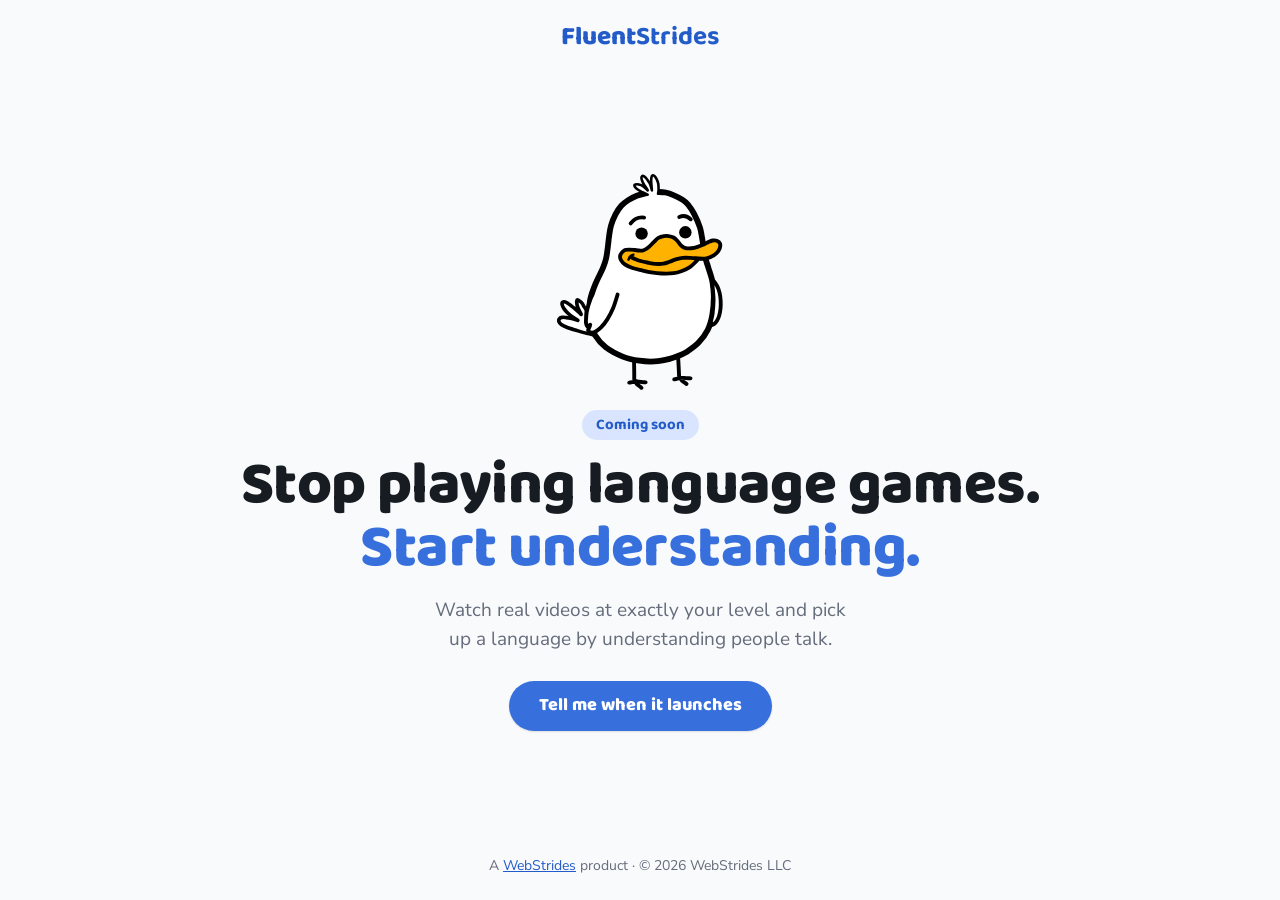
==== index.html @ 64205675 "feat: one-screen coming-soon page for fluentstrides.com Flo, the app's headline and a mailto "tell m" ====
<!doctype html>
<html lang="en">
<head>
  <meta charset="utf-8">
  <meta name="viewport" content="width=device-width, initial-scale=1">
  <title>FluentStrides: learn a language by watching real videos</title>
  <meta name="description" content="Stop playing language games. Watch real videos at exactly your level and pick up a language by understanding people talk. Coming soon.">
  <meta name="theme-color" content="#F8FAFC" media="(prefers-color-scheme: light)">
  <meta name="theme-color" content="#0F1117" media="(prefers-color-scheme: dark)">
  <link rel="canonical" href="https://fluentstrides.com/">
  <!-- Link previews (iMessage, Slack, LinkedIn, email) -->
  <meta property="og:type" content="website">
  <meta property="og:url" content="https://fluentstrides.com/">
  <meta property="og:site_name" content="FluentStrides">
  <meta property="og:title" content="FluentStrides: coming soon">
  <meta property="og:description" content="Stop playing language games. Start understanding.">
  <meta property="og:image" content="https://fluentstrides.com/assets/og.png">
  <meta property="og:image:width" content="1200">
  <meta property="og:image:height" content="630">
  <meta property="og:image:alt" content="Flo the duck beside the FluentStrides wordmark.">
  <meta name="twitter:card" content="summary_large_image">
  <link rel="icon" href="favicon.svg" type="image/svg+xml">
  <link rel="icon" href="favicon-32.png" type="image/png" sizes="32x32">
  <link rel="apple-touch-icon" href="apple-touch-icon.png">
  <!-- Fonts are served from this site, so visits make no third-party requests. -->
  <link rel="preload" href="fonts/baloo2-latin.woff2" as="font" type="font/woff2" crossorigin>
  <link rel="preload" href="fonts/nunito-sans-latin.woff2" as="font" type="font/woff2" crossorigin>
  <style>
    /* Baloo 2 and Nunito Sans (SIL OFL 1.1, fonts/OFL-*.txt), Latin subset, copied from the app. */
    @font-face {
      font-family: 'Baloo 2';
      font-style: normal;
      font-weight: 700 800;
      font-display: swap;
      src: url(fonts/baloo2-latin.woff2) format('woff2');
    }
    @font-face {
      font-family: 'Nunito Sans';
      font-style: normal;
      font-weight: 400 700;
      font-display: swap;
      src: url(fonts/nunito-sans-latin.woff2) format('woff2');
    }

    /* Values copied from the app's built theme (packages/tokens/dist/theme.css). */
    :root {
      --bg: #F8FAFC;
      --text: #171B22;
      --muted: #656C7B;
      --primary: #376FDD;
      --primary-hover: #2F5EBA;
      --on-primary: #FFFFFF;
      --ink: #235BC9;
      --soft: #D9E5FF;
      --border: #E2E6EE;
      --heading: 'Baloo 2', system-ui, sans-serif;
      color-scheme: light dark;
    }
    @media (prefers-color-scheme: dark) {
      :root {
        --bg: #0F1117;
        --text: #F8FAFC;
        --muted: #A4ABBA;
        --primary: #628CDF;
        --primary-hover: #8DACEB;
        --on-primary: #0F1117;
        --ink: #82ABFF;
        --soft: rgba(81, 137, 250, 0.2);
        --border: #2A2F3A;
      }
    }

    * { box-sizing: border-box; }
    html, body { margin: 0; }
    body {
      min-height: 100svh;
      display: flex;
      flex-direction: column;
      background: var(--bg);
      color: var(--text);
      font-family: 'Nunito Sans', system-ui, -apple-system, 'Segoe UI', sans-serif;
      font-size: 17px;
      line-height: 1.5;
      -webkit-font-smoothing: antialiased;
    }
    a { color: var(--ink); }
    a:focus-visible { outline: 2px solid var(--primary); outline-offset: 3px; border-radius: 4px; }

    .wordmark {
      font-family: var(--heading);
      font-size: 26px;
      font-weight: 700;
      line-height: 1;
      color: var(--ink);
      text-decoration: none;
    }
    .wordmark b { font-weight: 800; }

    header { padding: 24px; display: flex; justify-content: center; }

    main {
      flex: 1;
      display: flex;
      flex-direction: column;
      align-items: center;
      justify-content: center;
      padding: 0 24px;
      text-align: center;
    }
    .flo { width: auto; height: clamp(120px, 24svh, 220px); margin-bottom: 20px; }
    .soon {
      margin: 0 0 14px;
      padding: 4px 14px;
      border-radius: 999px;
      background: var(--soft);
      color: var(--ink);
      font-family: var(--heading);
      font-size: 15px;
      font-weight: 700;
    }
    h1 {
      margin: 0;
      font-family: var(--heading);
      font-size: clamp(34px, 5.4vw, 60px);
      font-weight: 800;
      line-height: 1.05;
      letter-spacing: -0.01em;
      text-wrap: balance;
    }
    h1 span { display: block; color: var(--primary); }
    .lead {
      max-width: 34em;
      margin: 16px 0 28px;
      color: var(--muted);
      font-size: clamp(16px, 1.6vw, 19px);
      text-wrap: balance;
    }
    .button {
      display: inline-block;
      padding: 14px 30px;
      border-radius: 999px;
      background: var(--primary);
      color: var(--on-primary);
      font-family: var(--heading);
      font-size: 18px;
      font-weight: 800;
      line-height: 1.2;
      text-decoration: none;
      box-shadow: 0 1px 2px rgba(15, 17, 23, 0.12);
      transition: background-color 150ms, transform 100ms;
    }
    .button:hover { background: var(--primary-hover); }
    .button:active { transform: translateY(2px); }

    footer {
      padding: 24px;
      color: var(--muted);
      font-size: 14px;
      text-align: center;
    }

    /* Flo hops in, then the words follow. */
    @media (prefers-reduced-motion: no-preference) {
      .flo { animation: hop 700ms cubic-bezier(0.2, 0.9, 0.3, 1.25) both; }
      .soon, h1, .lead, .button { animation: rise 600ms cubic-bezier(0.2, 0, 0, 1) both; }
      .soon { animation-delay: 150ms; }
      h1 { animation-delay: 220ms; }
      .lead { animation-delay: 290ms; }
      .button { animation-delay: 360ms; }
      @keyframes hop { from { opacity: 0; transform: translateY(24px) scale(0.92); } }
      @keyframes rise { from { opacity: 0; transform: translateY(12px); } }
    }

    /* Short screens (small phones, landscape): shrink Flo so it all still fits one screen. */
    @media (max-height: 700px) {
      .flo { height: clamp(80px, 18svh, 140px); margin-bottom: 12px; }
      header { padding: 16px 24px; }
      footer { padding: 16px 24px; }
      .lead { margin: 12px 0 20px; }
    }
    @media (max-height: 480px) {
      .flo, .soon { display: none; }
      h1 { font-size: 30px; }
    }
  </style>
</head>
<body>
  <header>
    <a class="wordmark" href="/" aria-label="FluentStrides home"><b>Fluent</b>Strides</a>
  </header>

  <main>
    <img class="flo" src="flo.svg" alt="Flo, the FluentStrides duck" width="476" height="621">
    <p class="soon">Coming soon</p>
    <h1>Stop playing language games. <span>Start understanding.</span></h1>
    <p class="lead">Watch real videos at exactly your level and pick up a language by understanding people talk.</p>
    <a class="button" href="mailto:hello@webstrides.com?subject=FluentStrides%20launch">Tell me when it launches</a>
  </main>

  <footer>A <a href="https://webstrides.com">WebStrides</a> product &middot; &copy; 2026 WebStrides LLC</footer>
</body>
</html>
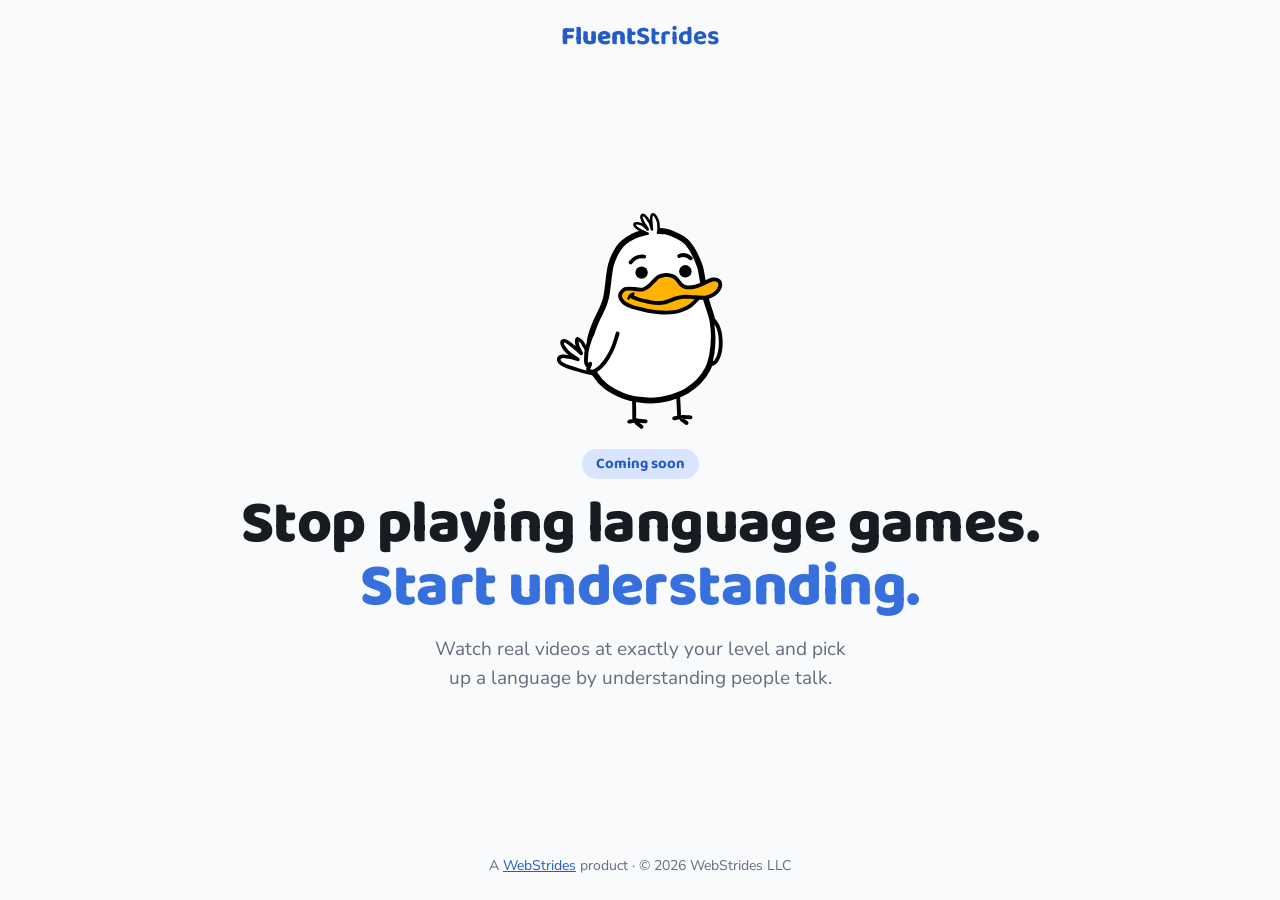
==== commit 1b1229c3: "feat: drop the launch email button; landing page only Co-Authored-By: Claude Opus 5.5 <noreply@anthr" ====
--- a/index.html
+++ b/index.html
@@ -48,8 +48,6 @@
       --text: #171B22;
       --muted: #656C7B;
       --primary: #376FDD;
-      --primary-hover: #2F5EBA;
-      --on-primary: #FFFFFF;
       --ink: #235BC9;
       --soft: #D9E5FF;
       --border: #E2E6EE;
@@ -62,8 +60,6 @@
         --text: #F8FAFC;
         --muted: #A4ABBA;
         --primary: #628CDF;
-        --primary-hover: #8DACEB;
-        --on-primary: #0F1117;
         --ink: #82ABFF;
         --soft: rgba(81, 137, 250, 0.2);
         --border: #2A2F3A;
@@ -130,27 +126,11 @@
     h1 span { display: block; color: var(--primary); }
     .lead {
       max-width: 34em;
-      margin: 16px 0 28px;
+      margin: 16px 0 0;
       color: var(--muted);
       font-size: clamp(16px, 1.6vw, 19px);
       text-wrap: balance;
     }
-    .button {
-      display: inline-block;
-      padding: 14px 30px;
-      border-radius: 999px;
-      background: var(--primary);
-      color: var(--on-primary);
-      font-family: var(--heading);
-      font-size: 18px;
-      font-weight: 800;
-      line-height: 1.2;
-      text-decoration: none;
-      box-shadow: 0 1px 2px rgba(15, 17, 23, 0.12);
-      transition: background-color 150ms, transform 100ms;
-    }
-    .button:hover { background: var(--primary-hover); }
-    .button:active { transform: translateY(2px); }
 
     footer {
       padding: 24px;
@@ -162,11 +142,10 @@
     /* Flo hops in, then the words follow. */
     @media (prefers-reduced-motion: no-preference) {
       .flo { animation: hop 700ms cubic-bezier(0.2, 0.9, 0.3, 1.25) both; }
-      .soon, h1, .lead, .button { animation: rise 600ms cubic-bezier(0.2, 0, 0, 1) both; }
+      .soon, h1, .lead { animation: rise 600ms cubic-bezier(0.2, 0, 0, 1) both; }
       .soon { animation-delay: 150ms; }
       h1 { animation-delay: 220ms; }
       .lead { animation-delay: 290ms; }
-      .button { animation-delay: 360ms; }
       @keyframes hop { from { opacity: 0; transform: translateY(24px) scale(0.92); } }
       @keyframes rise { from { opacity: 0; transform: translateY(12px); } }
     }
@@ -176,7 +155,7 @@
       .flo { height: clamp(80px, 18svh, 140px); margin-bottom: 12px; }
       header { padding: 16px 24px; }
       footer { padding: 16px 24px; }
-      .lead { margin: 12px 0 20px; }
+      .lead { margin-top: 12px; }
     }
     @media (max-height: 480px) {
       .flo, .soon { display: none; }
@@ -194,7 +173,6 @@
     <p class="soon">Coming soon</p>
     <h1>Stop playing language games. <span>Start understanding.</span></h1>
     <p class="lead">Watch real videos at exactly your level and pick up a language by understanding people talk.</p>
-    <a class="button" href="mailto:hello@webstrides.com?subject=FluentStrides%20launch">Tell me when it launches</a>
   </main>
 
   <footer>A <a href="https://webstrides.com">WebStrides</a> product &middot; &copy; 2026 WebStrides LLC</footer>
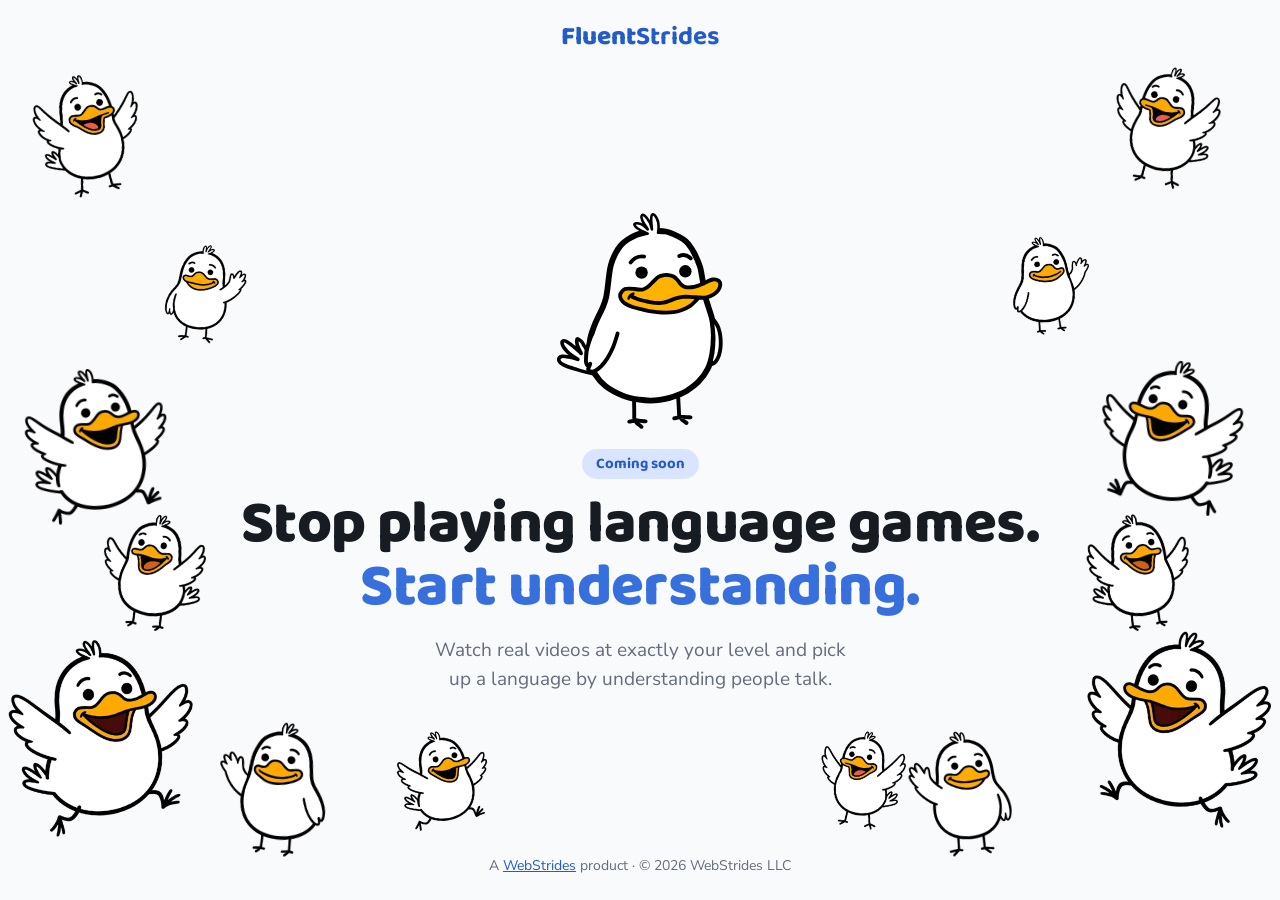
==== commit 9eb0f63d: "feat: cheering crowd of Flos and Motion intro Fourteen cheering, jumping and waving Flos (Grok Imagi" ====
--- a/index.html
+++ b/index.html
@@ -25,6 +25,15 @@
   <!-- Fonts are served from this site, so visits make no third-party requests. -->
   <link rel="preload" href="fonts/baloo2-latin.woff2" as="font" type="font/woff2" crossorigin>
   <link rel="preload" href="fonts/nunito-sans-latin.woff2" as="font" type="font/woff2" crossorigin>
+  <script src="vendor/motion.js" defer></script>
+  <script>
+    // Hide what Motion brings in only when JS runs and motion is welcome, so the
+    // page is complete without either. If Motion never runs, show everything.
+    if (!matchMedia('(prefers-reduced-motion: reduce)').matches) {
+      document.documentElement.classList.add('intro');
+      setTimeout(() => { if (!window.__introPlayed) document.documentElement.classList.remove('intro'); }, 3000);
+    }
+  </script>
   <style>
     /* Baloo 2 and Nunito Sans (SIL OFL 1.1, fonts/OFL-*.txt), Latin subset, copied from the app. */
     @font-face {
@@ -123,7 +132,9 @@
       letter-spacing: -0.01em;
       text-wrap: balance;
     }
-    h1 span { display: block; color: var(--primary); }
+    h1 .line { display: block; }
+    h1 .line + .line { color: var(--primary); }
+    h1 .w { display: inline-block; }
     .lead {
       max-width: 34em;
       margin: 16px 0 0;
@@ -132,6 +143,27 @@
       text-wrap: balance;
     }
 
+    /* The cheering crowd: one layer behind the page, each duck placed by its own
+       --x/--y/--h (desktop) and --mx/--my/--mh (phones), tilted by --r, mirrored by .flip. */
+    header, main, footer { position: relative; z-index: 1; }
+    .crowd { position: fixed; inset: 0; z-index: 0; pointer-events: none; overflow: hidden; }
+    .duck {
+      position: absolute;
+      left: var(--x);
+      top: var(--y);
+      height: var(--h);
+      width: auto;
+      rotate: var(--r, 0deg);
+      translate: calc(var(--px, 0) * var(--z, 1) * 1px) calc(var(--py, 0) * var(--z, 1) * 1px);
+    }
+    .duck.flip { scale: -1 1; }
+    /* Short laptop screens: the two front-centre ducks duck down out of the text's way. */
+    @media (min-width: 701px) and (max-height: 800px) { .duck.low { top: 85%; height: 9vh; } }
+    @media (max-width: 700px) {
+      .duck { left: var(--mx); top: var(--my); height: var(--mh); }
+      .duck:not([style*="--mx"]) { display: none; }
+    }
+
     footer {
       padding: 24px;
       color: var(--muted);
@@ -139,16 +171,9 @@
       text-align: center;
     }
 
-    /* Flo hops in, then the words follow. */
-    @media (prefers-reduced-motion: no-preference) {
-      .flo { animation: hop 700ms cubic-bezier(0.2, 0.9, 0.3, 1.25) both; }
-      .soon, h1, .lead { animation: rise 600ms cubic-bezier(0.2, 0, 0, 1) both; }
-      .soon { animation-delay: 150ms; }
-      h1 { animation-delay: 220ms; }
-      .lead { animation-delay: 290ms; }
-      @keyframes hop { from { opacity: 0; transform: translateY(24px) scale(0.92); } }
-      @keyframes rise { from { opacity: 0; transform: translateY(12px); } }
-    }
+    /* Starting state for the intro (the head script sets .intro; Motion takes over from here). */
+    .intro .flo, .intro .soon, .intro h1 .w, .intro .lead, .intro .duck, .intro header, .intro footer { opacity: 0; }
+    .flo.tappable { cursor: pointer; -webkit-tap-highlight-color: transparent; }
 
     /* Short screens (small phones, landscape): shrink Flo so it all still fits one screen. */
     @media (max-height: 700px) {
@@ -158,12 +183,31 @@
       .lead { margin-top: 12px; }
     }
     @media (max-height: 480px) {
-      .flo, .soon { display: none; }
+      .flo, .soon, .crowd { display: none; }
       h1 { font-size: 30px; }
     }
   </style>
 </head>
 <body>
+  <div class="crowd" aria-hidden="true">
+    <img class="duck" src="crowd/flo-1.webp" alt="" style="--x:3%;--y:9%;--h:13vh;--r:-8deg;--b:1.3s;--mx:4%;--my:8%;--mh:8svh">
+    <img class="duck flip" src="crowd/flo-5.webp" alt="" style="--x:13%;--y:27%;--h:11vh;--r:5deg;--b:1.6s">
+    <img class="duck" src="crowd/flo-3.webp" alt="" style="--x:2%;--y:41%;--h:17vh;--r:-4deg;--b:1.2s">
+    <img class="duck flip" src="crowd/flo-2.webp" alt="" style="--x:8%;--y:57%;--h:13vh;--r:6deg;--b:1.5s">
+    <img class="duck" src="crowd/flo-4.webp" alt="" style="--x:1%;--y:72%;--h:21vh;--r:-3deg;--b:1.35s;--mx:-6%;--my:79%;--mh:12svh">
+    <img class="duck flip" src="crowd/flo-6.webp" alt="" style="--x:17%;--y:80%;--h:15vh;--r:4deg;--b:1.7s;--mx:17%;--my:81%;--mh:10svh">
+
+    <img class="duck flip" src="crowd/flo-1.webp" alt="" style="--x:87%;--y:8%;--h:13vh;--r:8deg;--b:1.45s;--mx:76%;--my:8%;--mh:8svh">
+    <img class="duck" src="crowd/flo-6.webp" alt="" style="--x:79%;--y:26%;--h:11vh;--r:-5deg;--b:1.25s">
+    <img class="duck flip" src="crowd/flo-3.webp" alt="" style="--x:86%;--y:40%;--h:17vh;--r:4deg;--b:1.55s">
+    <img class="duck" src="crowd/flo-2.webp" alt="" style="--x:85%;--y:57%;--h:13vh;--r:-6deg;--b:1.3s">
+    <img class="duck flip" src="crowd/flo-4.webp" alt="" style="--x:85%;--y:71%;--h:21vh;--r:3deg;--b:1.6s;--mx:76%;--my:79%;--mh:12svh">
+    <img class="duck" src="crowd/flo-5.webp" alt="" style="--x:71%;--y:81%;--h:14vh;--r:-4deg;--b:1.4s;--mx:58%;--my:81%;--mh:10svh">
+
+    <img class="duck low" src="crowd/flo-3.webp" alt="" style="--x:31%;--y:81%;--h:11vh;--r:-5deg;--b:1.5s;--mx:38%;--my:82%;--mh:9svh">
+    <img class="duck flip low" src="crowd/flo-1.webp" alt="" style="--x:64%;--y:81%;--h:11vh;--r:5deg;--b:1.25s">
+  </div>
+
   <header>
     <a class="wordmark" href="/" aria-label="FluentStrides home"><b>Fluent</b>Strides</a>
   </header>
@@ -171,10 +215,72 @@
   <main>
     <img class="flo" src="flo.svg" alt="Flo, the FluentStrides duck" width="476" height="621">
     <p class="soon">Coming soon</p>
-    <h1>Stop playing language games. <span>Start understanding.</span></h1>
+    <h1><span class="line"><span class="w">Stop</span> <span class="w">playing</span> <span class="w">language</span> <span class="w">games.</span></span> <span class="line"><span class="w">Start</span> <span class="w">understanding.</span></span></h1>
     <p class="lead">Watch real videos at exactly your level and pick up a language by understanding people talk.</p>
   </main>
 
   <footer>A <a href="https://webstrides.com">WebStrides</a> product &middot; &copy; 2026 WebStrides LLC</footer>
+
+  <script type="module">
+    // vendor/motion.js is Motion 12.43.0's standalone build (MIT, vendor/MOTION-LICENSE.md);
+    // it's deferred, so it has run before this module does.
+    const { animate, stagger } = window.Motion ?? {};
+    const root = document.documentElement;
+
+    if (animate && root.classList.contains('intro')) {
+      window.__introPlayed = true;
+      const flo = document.querySelector('.flo');
+      const words = document.querySelectorAll('h1 .w');
+      const ducks = [...document.querySelectorAll('.duck')].filter((d) => d.offsetWidth);
+      const spring = { type: 'spring', stiffness: 260, damping: 18 };
+
+      // Flo lands first, with a little squash; then the words rise in reading order.
+      animate('header', { opacity: [0, 1] }, { duration: 0.6 });
+      animate(flo, { opacity: [0, 1], y: [40, 0], scale: [0.85, 1] }, { ...spring, delay: 0.1 });
+      animate('.soon', { opacity: [0, 1], y: [10, 0], scale: [0.9, 1] }, { ...spring, delay: 0.35 });
+      animate(words, { opacity: [0, 1], y: ['0.5em', 0], filter: ['blur(6px)', 'blur(0px)'] },
+        { duration: 0.55, delay: stagger(0.06, { startDelay: 0.42 }), ease: [0.2, 0, 0, 1] });
+      animate('.lead', { opacity: [0, 1], y: [12, 0] }, { duration: 0.6, delay: 0.85, ease: [0.2, 0, 0, 1] });
+      animate('footer', { opacity: [0, 1] }, { duration: 0.6, delay: 1.1 });
+
+      // The crowd pops up from the centre outwards, then each duck bobs on its own beat.
+      const cx = innerWidth / 2, cy = innerHeight / 2;
+      const far = Math.hypot(cx, cy);
+      for (const duck of ducks) {
+        const r = duck.getBoundingClientRect();
+        const dist = Math.hypot(r.left + r.width / 2 - cx, r.top + r.height / 2 - cy) / far;
+        // Bigger ducks are nearer, so they move further with the pointer.
+        duck.style.setProperty('--z', (r.height / (innerHeight * 0.14)).toFixed(2));
+        const bob = parseFloat(getComputedStyle(duck).getPropertyValue('--b')) || 1.4;
+        animate(duck, { opacity: [0, 1], y: ['40%', '0%'], scale: [0.6, 1] },
+          { type: 'spring', stiffness: 300, damping: 16, delay: 0.55 + dist * 0.5 })
+          .then(() => animate(duck, { y: ['0%', '-7%'] },
+            { duration: bob, ease: 'easeInOut', repeat: Infinity, repeatType: 'reverse' }));
+      }
+
+      // The crowd leans gently toward the pointer (mouse and trackpad only).
+      if (matchMedia('(pointer: fine)').matches) {
+        const crowd = document.querySelector('.crowd');
+        addEventListener('pointermove', (e) => {
+          animate(crowd, {
+            '--px': ((e.clientX / innerWidth) - 0.5) * -16,
+            '--py': ((e.clientY / innerHeight) - 0.5) * -10,
+          }, { type: 'spring', stiffness: 60, damping: 18 });
+        }, { passive: true });
+      }
+
+      // Tap Flo: he hops, and the crowd cheers back in a ripple out from him.
+      flo.classList.add('tappable');
+      flo.addEventListener('click', () => {
+        animate(flo, { y: [0, -28, 0], rotate: [0, -6, 6, 0], scale: [1, 1.04, 1] }, { duration: 0.6, ease: 'easeOut' });
+        const f = flo.getBoundingClientRect();
+        for (const duck of ducks) {
+          const r = duck.getBoundingClientRect();
+          const dist = Math.hypot(r.left - f.left, r.top - f.top) / far;
+          animate(duck, { scale: [1, 1.18, 1] }, { duration: 0.45, delay: 0.15 + dist * 0.35, ease: 'easeOut' });
+        }
+      });
+    }
+  </script>
 </body>
 </html>
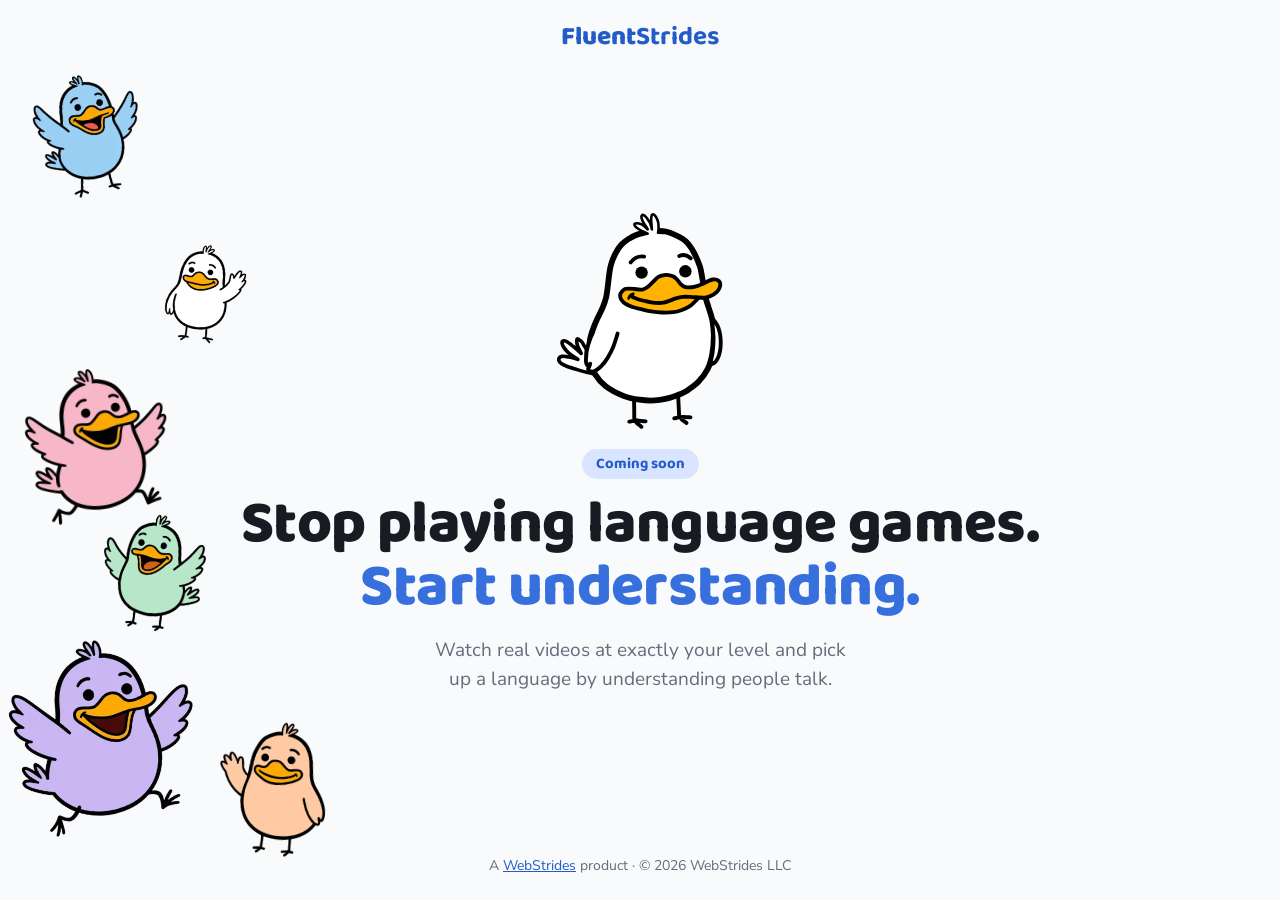
==== commit c087b566: "feat: Premium-colour crowd and the app's 404 The crowd's bodies now come in the app's duck colours (" ====
--- a/index.html
+++ b/index.html
@@ -190,22 +190,22 @@
 </head>
 <body>
   <div class="crowd" aria-hidden="true">
-    <img class="duck" src="crowd/flo-1.webp" alt="" style="--x:3%;--y:9%;--h:13vh;--r:-8deg;--b:1.3s;--mx:4%;--my:8%;--mh:8svh">
-    <img class="duck flip" src="crowd/flo-5.webp" alt="" style="--x:13%;--y:27%;--h:11vh;--r:5deg;--b:1.6s">
-    <img class="duck" src="crowd/flo-3.webp" alt="" style="--x:2%;--y:41%;--h:17vh;--r:-4deg;--b:1.2s">
-    <img class="duck flip" src="crowd/flo-2.webp" alt="" style="--x:8%;--y:57%;--h:13vh;--r:6deg;--b:1.5s">
-    <img class="duck" src="crowd/flo-4.webp" alt="" style="--x:1%;--y:72%;--h:21vh;--r:-3deg;--b:1.35s;--mx:-6%;--my:79%;--mh:12svh">
-    <img class="duck flip" src="crowd/flo-6.webp" alt="" style="--x:17%;--y:80%;--h:15vh;--r:4deg;--b:1.7s;--mx:17%;--my:81%;--mh:10svh">
-
-    <img class="duck flip" src="crowd/flo-1.webp" alt="" style="--x:87%;--y:8%;--h:13vh;--r:8deg;--b:1.45s;--mx:76%;--my:8%;--mh:8svh">
-    <img class="duck" src="crowd/flo-6.webp" alt="" style="--x:79%;--y:26%;--h:11vh;--r:-5deg;--b:1.25s">
-    <img class="duck flip" src="crowd/flo-3.webp" alt="" style="--x:86%;--y:40%;--h:17vh;--r:4deg;--b:1.55s">
-    <img class="duck" src="crowd/flo-2.webp" alt="" style="--x:85%;--y:57%;--h:13vh;--r:-6deg;--b:1.3s">
-    <img class="duck flip" src="crowd/flo-4.webp" alt="" style="--x:85%;--y:71%;--h:21vh;--r:3deg;--b:1.6s;--mx:76%;--my:79%;--mh:12svh">
-    <img class="duck" src="crowd/flo-5.webp" alt="" style="--x:71%;--y:81%;--h:14vh;--r:-4deg;--b:1.4s;--mx:58%;--my:81%;--mh:10svh">
-
-    <img class="duck low" src="crowd/flo-3.webp" alt="" style="--x:31%;--y:81%;--h:11vh;--r:-5deg;--b:1.5s;--mx:38%;--my:82%;--mh:9svh">
-    <img class="duck flip low" src="crowd/flo-1.webp" alt="" style="--x:64%;--y:81%;--h:11vh;--r:5deg;--b:1.25s">
+    <img class="duck" src="crowd/flo-1-sky.webp" alt="" style="--x:3%;--y:9%;--h:13vh;--r:-8deg;--b:1.3s;--mx:4%;--my:8%;--mh:8svh">
+    <img class="duck flip" src="crowd/flo-5-white.webp" alt="" style="--x:13%;--y:27%;--h:11vh;--r:5deg;--b:1.6s">
+    <img class="duck" src="crowd/flo-3-pink.webp" alt="" style="--x:2%;--y:41%;--h:17vh;--r:-4deg;--b:1.2s">
+    <img class="duck flip" src="crowd/flo-2-mint.webp" alt="" style="--x:8%;--y:57%;--h:13vh;--r:6deg;--b:1.5s">
+    <img class="duck" src="crowd/flo-4-lilac.webp" alt="" style="--x:1%;--y:72%;--h:21vh;--r:-3deg;--b:1.35s;--mx:-6%;--my:79%;--mh:12svh">
+    <img class="duck flip" src="crowd/flo-6-peach.webp" alt="" style="--x:17%;--y:80%;--h:15vh;--r:4deg;--b:1.7s;--mx:17%;--my:81%;--mh:10svh">
+
+    <img class="duck flip" src="crowd/flo-1-mint.webp" alt="" style="--x:87%;--y:8%;--h:13vh;--r:8deg;--b:1.45s;--mx:76%;--my:8%;--mh:8svh">
+    <img class="duck" src="crowd/flo-6-dove.webp" alt="" style="--x:79%;--y:26%;--h:11vh;--r:-5deg;--b:1.25s">
+    <img class="duck flip" src="crowd/flo-3-sky.webp" alt="" style="--x:86%;--y:40%;--h:17vh;--r:4deg;--b:1.55s">
+    <img class="duck" src="crowd/flo-2-white.webp" alt="" style="--x:85%;--y:57%;--h:13vh;--r:-6deg;--b:1.3s">
+    <img class="duck flip" src="crowd/flo-4-pink.webp" alt="" style="--x:85%;--y:71%;--h:21vh;--r:3deg;--b:1.6s;--mx:76%;--my:79%;--mh:12svh">
+    <img class="duck" src="crowd/flo-5-sage.webp" alt="" style="--x:71%;--y:81%;--h:14vh;--r:-4deg;--b:1.4s;--mx:58%;--my:81%;--mh:10svh">
+
+    <img class="duck low" src="crowd/flo-3-cream.webp" alt="" style="--x:31%;--y:81%;--h:11vh;--r:-5deg;--b:1.5s;--mx:38%;--my:82%;--mh:9svh">
+    <img class="duck flip low" src="crowd/flo-1-lilac.webp" alt="" style="--x:64%;--y:81%;--h:11vh;--r:5deg;--b:1.25s">
   </div>
 
   <header>
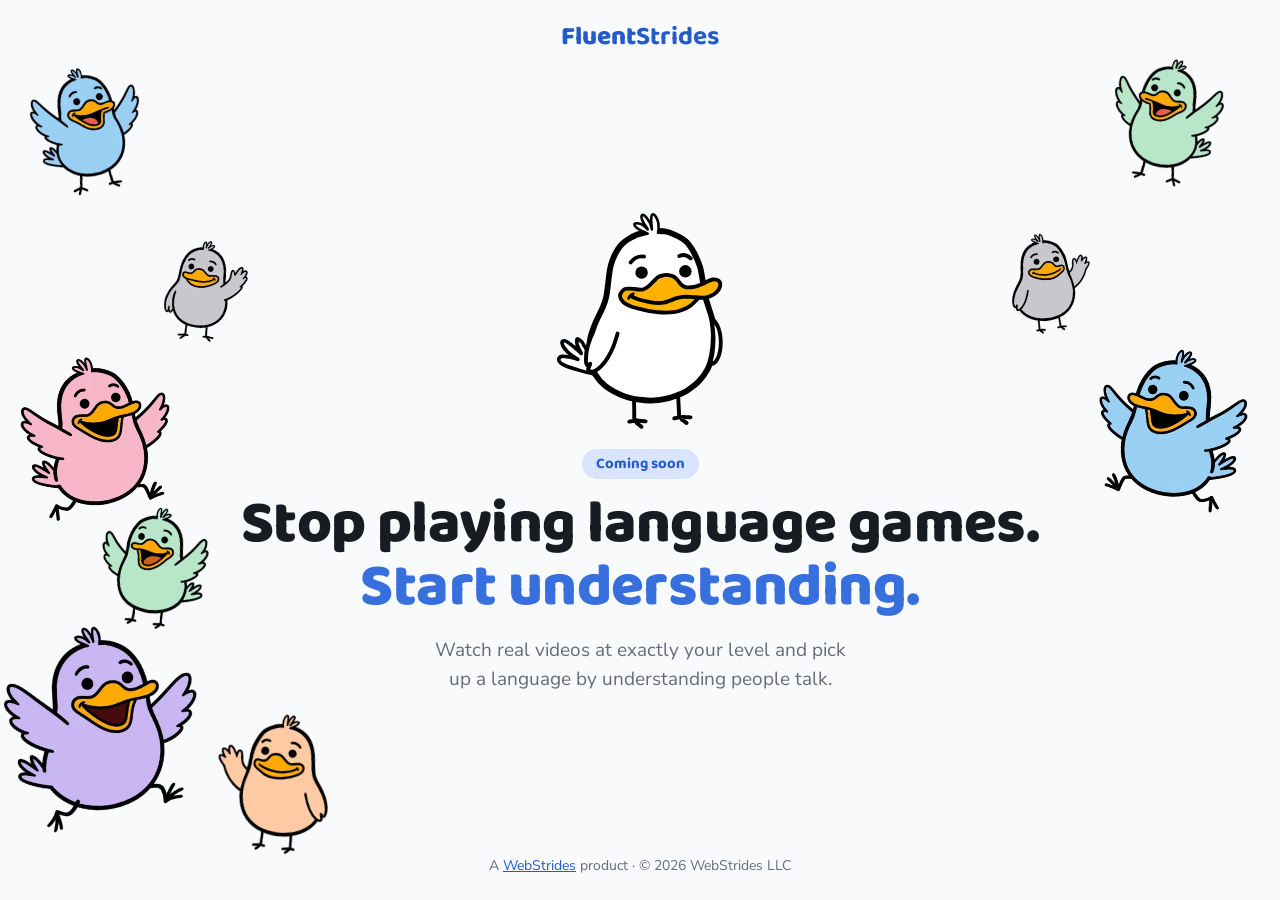
==== commit 3a390624: "feat: only the centre Flo stays white The two white crowd ducks become cream (right) and dove grey (" ====
--- a/index.html
+++ b/index.html
@@ -191,7 +191,7 @@
 <body>
   <div class="crowd" aria-hidden="true">
     <img class="duck" src="crowd/flo-1-sky.webp" alt="" style="--x:3%;--y:9%;--h:13vh;--r:-8deg;--b:1.3s;--mx:4%;--my:8%;--mh:8svh">
-    <img class="duck flip" src="crowd/flo-5-white.webp" alt="" style="--x:13%;--y:27%;--h:11vh;--r:5deg;--b:1.6s">
+    <img class="duck flip" src="crowd/flo-5-dove.webp" alt="" style="--x:13%;--y:27%;--h:11vh;--r:5deg;--b:1.6s">
     <img class="duck" src="crowd/flo-3-pink.webp" alt="" style="--x:2%;--y:41%;--h:17vh;--r:-4deg;--b:1.2s">
     <img class="duck flip" src="crowd/flo-2-mint.webp" alt="" style="--x:8%;--y:57%;--h:13vh;--r:6deg;--b:1.5s">
     <img class="duck" src="crowd/flo-4-lilac.webp" alt="" style="--x:1%;--y:72%;--h:21vh;--r:-3deg;--b:1.35s;--mx:-6%;--my:79%;--mh:12svh">
@@ -200,7 +200,7 @@
     <img class="duck flip" src="crowd/flo-1-mint.webp" alt="" style="--x:87%;--y:8%;--h:13vh;--r:8deg;--b:1.45s;--mx:76%;--my:8%;--mh:8svh">
     <img class="duck" src="crowd/flo-6-dove.webp" alt="" style="--x:79%;--y:26%;--h:11vh;--r:-5deg;--b:1.25s">
     <img class="duck flip" src="crowd/flo-3-sky.webp" alt="" style="--x:86%;--y:40%;--h:17vh;--r:4deg;--b:1.55s">
-    <img class="duck" src="crowd/flo-2-white.webp" alt="" style="--x:85%;--y:57%;--h:13vh;--r:-6deg;--b:1.3s">
+    <img class="duck" src="crowd/flo-2-cream.webp" alt="" style="--x:85%;--y:57%;--h:13vh;--r:-6deg;--b:1.3s">
     <img class="duck flip" src="crowd/flo-4-pink.webp" alt="" style="--x:85%;--y:71%;--h:21vh;--r:3deg;--b:1.6s;--mx:76%;--my:79%;--mh:12svh">
     <img class="duck" src="crowd/flo-5-sage.webp" alt="" style="--x:71%;--y:81%;--h:14vh;--r:-4deg;--b:1.4s;--mx:58%;--my:81%;--mh:10svh">
 
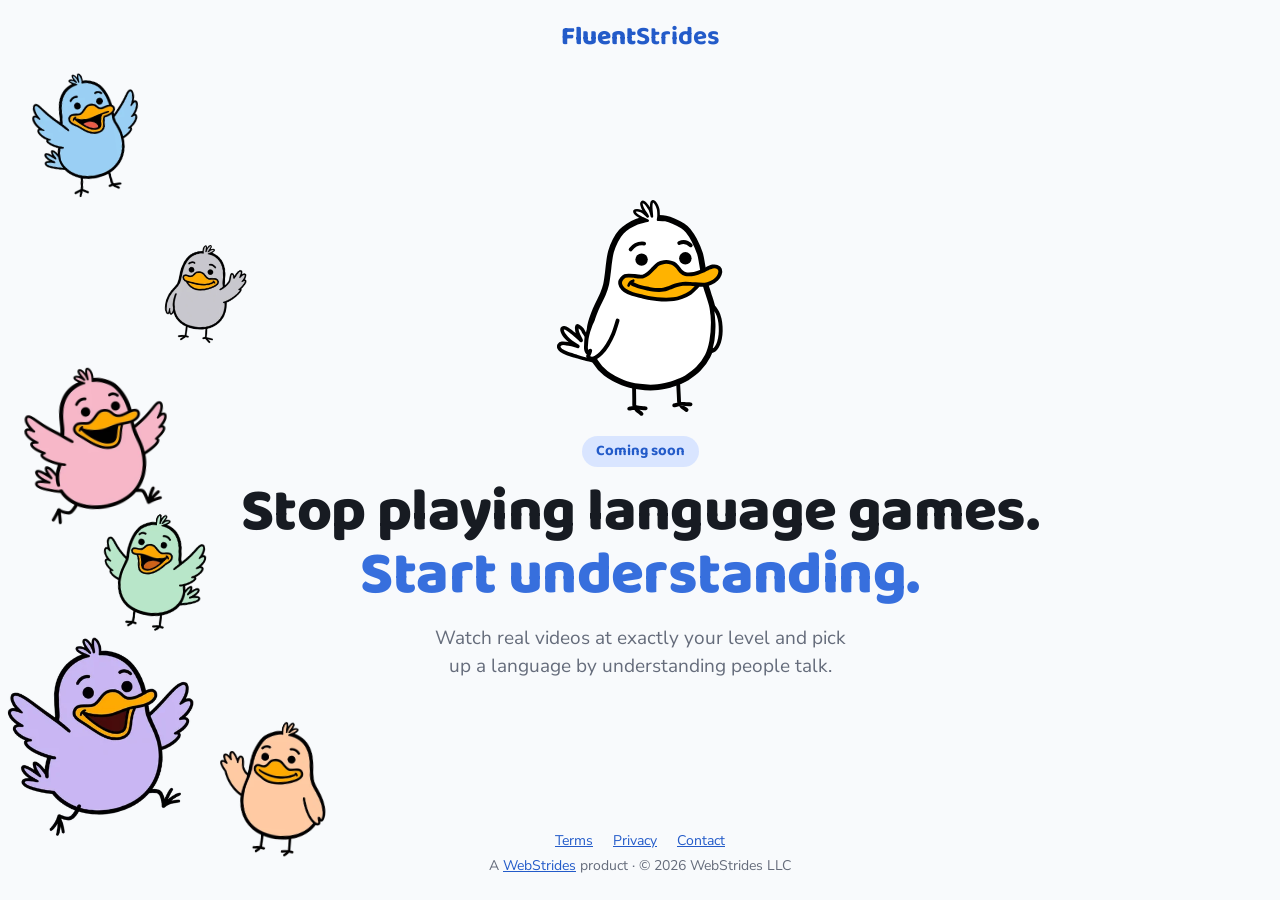
==== commit 6634e42a: "feat: Terms, Privacy and Contact pages, linked from the footer Stripe needs public terms, a refund p" ====
--- a/index.html
+++ b/index.html
@@ -160,8 +160,14 @@
     /* Short laptop screens: the two front-centre ducks duck down out of the text's way. */
     @media (min-width: 701px) and (max-height: 800px) { .duck.low { top: 85%; height: 9vh; } }
     @media (max-width: 700px) {
+      /* Leave the footer's two lines clear: the ducks' % positions measure from the crowd's box. */
+      .crowd { bottom: 34px; }
       .duck { left: var(--mx); top: var(--my); height: var(--mh); }
       .duck:not([style*="--mx"]) { display: none; }
+    }
+    /* Short phones: that lift brings the bottom row up to the lead, so the ducks shrink from the head down. */
+    @media (max-width: 700px) and (max-height: 700px) {
+      .duck { height: calc(var(--mh) * 0.8); margin-top: calc(var(--mh) * 0.2); }
     }
 
     footer {
@@ -170,6 +176,8 @@
       font-size: 14px;
       text-align: center;
     }
+    footer nav { margin-bottom: 4px; }
+    footer nav a { margin: 0 8px; }
 
     /* Starting state for the intro (the head script sets .intro; Motion takes over from here). */
     .intro .flo, .intro .soon, .intro h1 .w, .intro .lead, .intro .duck, .intro header, .intro footer { opacity: 0; }
@@ -219,7 +227,14 @@
     <p class="lead">Watch real videos at exactly your level and pick up a language by understanding people talk.</p>
   </main>
 
-  <footer>A <a href="https://webstrides.com">WebStrides</a> product &middot; &copy; 2026 WebStrides LLC</footer>
+  <footer>
+    <nav aria-label="Legal">
+      <a href="terms/">Terms</a>
+      <a href="privacy/">Privacy</a>
+      <a href="contact/">Contact</a>
+    </nav>
+    A <a href="https://webstrides.com">WebStrides</a> product &middot; &copy; 2026 WebStrides LLC
+  </footer>
 
   <script type="module">
     // vendor/motion.js is Motion 12.43.0's standalone build (MIT, vendor/MOTION-LICENSE.md);
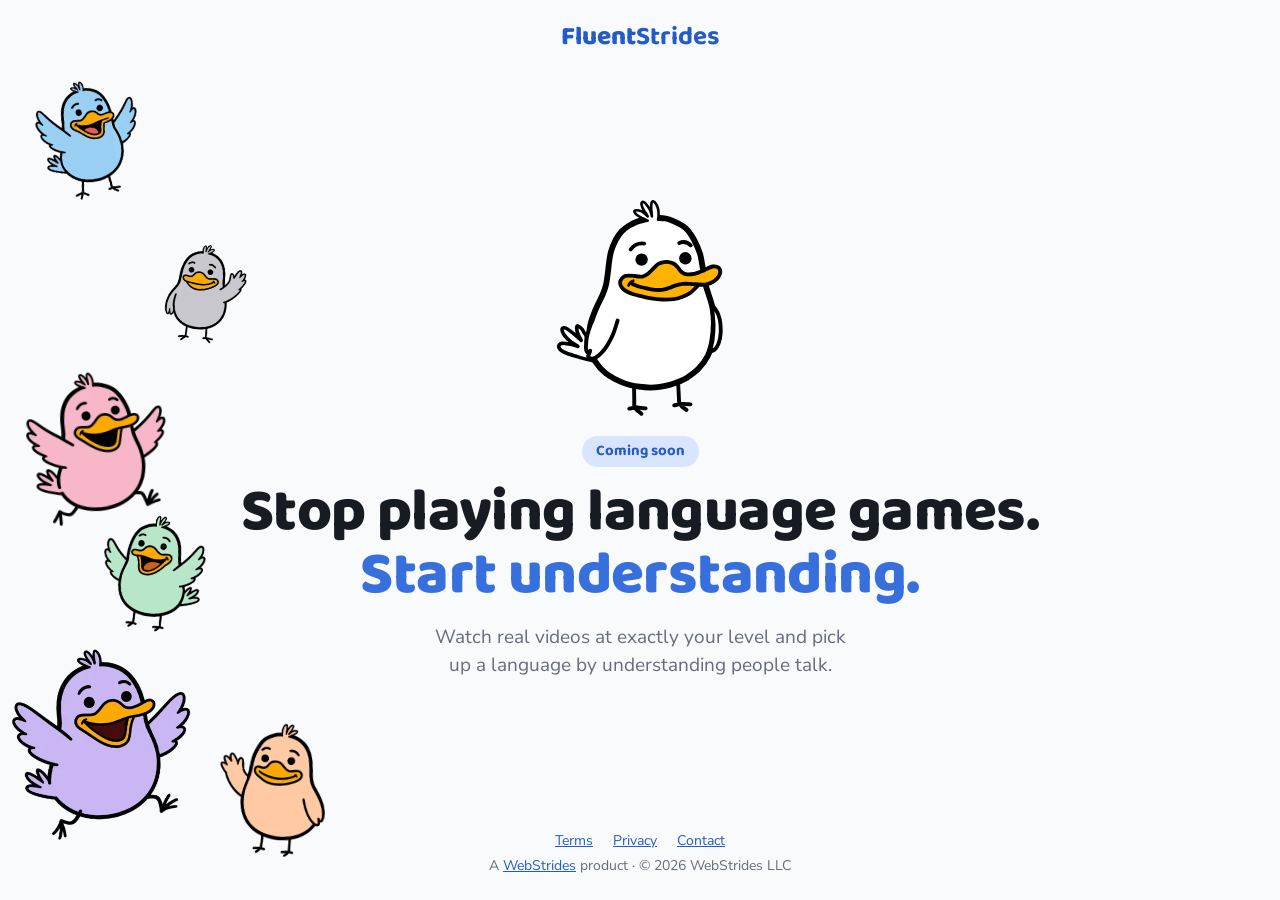
==== commit 45ca4e73: "mobile animation adjustments" ====
--- a/index.html
+++ b/index.html
@@ -27,12 +27,10 @@
   <link rel="preload" href="fonts/nunito-sans-latin.woff2" as="font" type="font/woff2" crossorigin>
   <script src="vendor/motion.js" defer></script>
   <script>
-    // Hide what Motion brings in only when JS runs and motion is welcome, so the
-    // page is complete without either. If Motion never runs, show everything.
-    if (!matchMedia('(prefers-reduced-motion: reduce)').matches) {
-      document.documentElement.classList.add('intro');
-      setTimeout(() => { if (!window.__introPlayed) document.documentElement.classList.remove('intro'); }, 3000);
-    }
+    // Hide what Motion brings in only when JS runs, so the page is complete without it.
+    // (Reduce Motion gets a fade-only intro.) If Motion never runs, show everything.
+    document.documentElement.classList.add('intro');
+    setTimeout(() => { if (!window.__introPlayed) document.documentElement.classList.remove('intro'); }, 3000);
   </script>
   <style>
     /* Baloo 2 and Nunito Sans (SIL OFL 1.1, fonts/OFL-*.txt), Latin subset, copied from the app. */
@@ -144,7 +142,7 @@
     }
 
     /* The cheering crowd: one layer behind the page, each duck placed by its own
-       --x/--y/--h (desktop) and --mx/--my/--mh (phones), tilted by --r, mirrored by .flip. */
+       --x/--y/--h (desktop) and --mx/--my|--mb/--mw (phones), tilted by --r, mirrored by .flip. */
     header, main, footer { position: relative; z-index: 1; }
     .crowd { position: fixed; inset: 0; z-index: 0; pointer-events: none; overflow: hidden; }
     .duck {
@@ -162,12 +160,21 @@
     @media (max-width: 700px) {
       /* Leave the footer's two lines clear: the ducks' % positions measure from the crowd's box. */
       .crowd { bottom: 34px; }
-      .duck { left: var(--mx); top: var(--my); height: var(--mh); }
+      /* Sized by width and placed by their centre (--mx), so the mirrored pairs stay
+         symmetric on every phone; margin because Motion owns transform. */
+      .duck {
+        left: var(--mx);
+        top: var(--my, auto);
+        bottom: var(--mb, auto);
+        width: var(--mw);
+        height: auto;
+        margin-left: calc(var(--mw) / -2);
+      }
       .duck:not([style*="--mx"]) { display: none; }
     }
-    /* Short phones: that lift brings the bottom row up to the lead, so the ducks shrink from the head down. */
+    /* Short phones: that lift brings the bottom row up to the lead, so the ducks shrink (bottoms stay put). */
     @media (max-width: 700px) and (max-height: 700px) {
-      .duck { height: calc(var(--mh) * 0.8); margin-top: calc(var(--mh) * 0.2); }
+      .duck { width: calc(var(--mw) * 0.8); margin-left: calc(var(--mw) * -0.4); }
     }
 
     footer {
@@ -198,21 +205,21 @@
 </head>
 <body>
   <div class="crowd" aria-hidden="true">
-    <img class="duck" src="crowd/flo-1-sky.webp" alt="" style="--x:3%;--y:9%;--h:13vh;--r:-8deg;--b:1.3s;--mx:4%;--my:8%;--mh:8svh">
+    <img class="duck" src="crowd/flo-1-sky.webp" alt="" style="--x:3%;--y:9%;--h:13vh;--r:-8deg;--b:1.3s;--mx:10%;--my:8%;--mw:15vw">
     <img class="duck flip" src="crowd/flo-5-dove.webp" alt="" style="--x:13%;--y:27%;--h:11vh;--r:5deg;--b:1.6s">
     <img class="duck" src="crowd/flo-3-pink.webp" alt="" style="--x:2%;--y:41%;--h:17vh;--r:-4deg;--b:1.2s">
     <img class="duck flip" src="crowd/flo-2-mint.webp" alt="" style="--x:8%;--y:57%;--h:13vh;--r:6deg;--b:1.5s">
-    <img class="duck" src="crowd/flo-4-lilac.webp" alt="" style="--x:1%;--y:72%;--h:21vh;--r:-3deg;--b:1.35s;--mx:-6%;--my:79%;--mh:12svh">
-    <img class="duck flip" src="crowd/flo-6-peach.webp" alt="" style="--x:17%;--y:80%;--h:15vh;--r:4deg;--b:1.7s;--mx:17%;--my:81%;--mh:10svh">
-
-    <img class="duck flip" src="crowd/flo-1-mint.webp" alt="" style="--x:87%;--y:8%;--h:13vh;--r:8deg;--b:1.45s;--mx:76%;--my:8%;--mh:8svh">
+    <img class="duck" src="crowd/flo-4-lilac.webp" alt="" style="--x:1%;--y:72%;--h:21vh;--r:-3deg;--b:1.35s;--mx:8%;--mb:6%;--mw:24vw">
+    <img class="duck flip" src="crowd/flo-6-peach.webp" alt="" style="--x:17%;--y:80%;--h:15vh;--r:4deg;--b:1.7s;--mx:29%;--mb:7.5%;--mw:19vw">
+
+    <img class="duck flip" src="crowd/flo-1-mint.webp" alt="" style="--x:87%;--y:8%;--h:13vh;--r:8deg;--b:1.45s;--mx:90%;--my:8%;--mw:15vw">
     <img class="duck" src="crowd/flo-6-dove.webp" alt="" style="--x:79%;--y:26%;--h:11vh;--r:-5deg;--b:1.25s">
     <img class="duck flip" src="crowd/flo-3-sky.webp" alt="" style="--x:86%;--y:40%;--h:17vh;--r:4deg;--b:1.55s">
     <img class="duck" src="crowd/flo-2-cream.webp" alt="" style="--x:85%;--y:57%;--h:13vh;--r:-6deg;--b:1.3s">
-    <img class="duck flip" src="crowd/flo-4-pink.webp" alt="" style="--x:85%;--y:71%;--h:21vh;--r:3deg;--b:1.6s;--mx:76%;--my:79%;--mh:12svh">
-    <img class="duck" src="crowd/flo-5-sage.webp" alt="" style="--x:71%;--y:81%;--h:14vh;--r:-4deg;--b:1.4s;--mx:58%;--my:81%;--mh:10svh">
-
-    <img class="duck low" src="crowd/flo-3-cream.webp" alt="" style="--x:31%;--y:81%;--h:11vh;--r:-5deg;--b:1.5s;--mx:38%;--my:82%;--mh:9svh">
+    <img class="duck flip" src="crowd/flo-4-pink.webp" alt="" style="--x:85%;--y:71%;--h:21vh;--r:3deg;--b:1.6s;--mx:92%;--mb:6%;--mw:24vw">
+    <img class="duck" src="crowd/flo-5-sage.webp" alt="" style="--x:71%;--y:81%;--h:14vh;--r:-4deg;--b:1.4s;--mx:71%;--mb:7.5%;--mw:19vw">
+
+    <img class="duck low" src="crowd/flo-3-cream.webp" alt="" style="--x:31%;--y:81%;--h:11vh;--r:-5deg;--b:1.5s;--mx:50%;--mb:8.5%;--mw:17vw">
     <img class="duck flip low" src="crowd/flo-1-lilac.webp" alt="" style="--x:64%;--y:81%;--h:11vh;--r:5deg;--b:1.25s">
   </div>
 
@@ -244,18 +251,28 @@
 
     if (animate && root.classList.contains('intro')) {
       window.__introPlayed = true;
+      // Reduce Motion still gets the intro, as plain fades: nothing moves, scales, blurs or loops.
+      const reduce = matchMedia('(prefers-reduced-motion: reduce)').matches;
       const flo = document.querySelector('.flo');
       const words = document.querySelectorAll('h1 .w');
       const ducks = [...document.querySelectorAll('.duck')].filter((d) => d.offsetWidth);
       const spring = { type: 'spring', stiffness: 260, damping: 18 };
+      const fade = { duration: 0.6, ease: 'easeOut' };
 
       // Flo lands first, with a little squash; then the words rise in reading order.
       animate('header', { opacity: [0, 1] }, { duration: 0.6 });
-      animate(flo, { opacity: [0, 1], y: [40, 0], scale: [0.85, 1] }, { ...spring, delay: 0.1 });
-      animate('.soon', { opacity: [0, 1], y: [10, 0], scale: [0.9, 1] }, { ...spring, delay: 0.35 });
-      animate(words, { opacity: [0, 1], y: ['0.5em', 0], filter: ['blur(6px)', 'blur(0px)'] },
-        { duration: 0.55, delay: stagger(0.06, { startDelay: 0.42 }), ease: [0.2, 0, 0, 1] });
-      animate('.lead', { opacity: [0, 1], y: [12, 0] }, { duration: 0.6, delay: 0.85, ease: [0.2, 0, 0, 1] });
+      if (reduce) {
+        animate(flo, { opacity: [0, 1] }, { ...fade, delay: 0.1 });
+        animate('.soon', { opacity: [0, 1] }, { ...fade, delay: 0.3 });
+        animate(words, { opacity: [0, 1] }, { ...fade, delay: stagger(0.06, { startDelay: 0.4 }) });
+        animate('.lead', { opacity: [0, 1] }, { ...fade, delay: 0.85 });
+      } else {
+        animate(flo, { opacity: [0, 1], y: [40, 0], scale: [0.85, 1] }, { ...spring, delay: 0.1 });
+        animate('.soon', { opacity: [0, 1], y: [10, 0], scale: [0.9, 1] }, { ...spring, delay: 0.35 });
+        animate(words, { opacity: [0, 1], y: ['0.5em', 0], filter: ['blur(6px)', 'blur(0px)'] },
+          { duration: 0.55, delay: stagger(0.06, { startDelay: 0.42 }), ease: [0.2, 0, 0, 1] });
+        animate('.lead', { opacity: [0, 1], y: [12, 0] }, { duration: 0.6, delay: 0.85, ease: [0.2, 0, 0, 1] });
+      }
       animate('footer', { opacity: [0, 1] }, { duration: 0.6, delay: 1.1 });
 
       // The crowd pops up from the centre outwards, then each duck bobs on its own beat.
@@ -264,6 +281,10 @@
       for (const duck of ducks) {
         const r = duck.getBoundingClientRect();
         const dist = Math.hypot(r.left + r.width / 2 - cx, r.top + r.height / 2 - cy) / far;
+        if (reduce) {
+          animate(duck, { opacity: [0, 1] }, { duration: 0.8, ease: 'easeOut', delay: 0.55 + dist * 0.5 });
+          continue;
+        }
         // Bigger ducks are nearer, so they move further with the pointer.
         duck.style.setProperty('--z', (r.height / (innerHeight * 0.14)).toFixed(2));
         const bob = parseFloat(getComputedStyle(duck).getPropertyValue('--b')) || 1.4;
@@ -274,7 +295,7 @@
       }
 
       // The crowd leans gently toward the pointer (mouse and trackpad only).
-      if (matchMedia('(pointer: fine)').matches) {
+      if (!reduce && matchMedia('(pointer: fine)').matches) {
         const crowd = document.querySelector('.crowd');
         addEventListener('pointermove', (e) => {
           animate(crowd, {
@@ -285,14 +306,16 @@
       }
 
       // Tap Flo: he hops, and the crowd cheers back in a ripple out from him.
+      // With Reduce Motion it's a small pulse instead, since the visitor asked for it.
       flo.classList.add('tappable');
       flo.addEventListener('click', () => {
-        animate(flo, { y: [0, -28, 0], rotate: [0, -6, 6, 0], scale: [1, 1.04, 1] }, { duration: 0.6, ease: 'easeOut' });
+        if (reduce) animate(flo, { scale: [1, 1.05, 1] }, { duration: 0.4, ease: 'easeOut' });
+        else animate(flo, { y: [0, -28, 0], rotate: [0, -6, 6, 0], scale: [1, 1.04, 1] }, { duration: 0.6, ease: 'easeOut' });
         const f = flo.getBoundingClientRect();
         for (const duck of ducks) {
           const r = duck.getBoundingClientRect();
           const dist = Math.hypot(r.left - f.left, r.top - f.top) / far;
-          animate(duck, { scale: [1, 1.18, 1] }, { duration: 0.45, delay: 0.15 + dist * 0.35, ease: 'easeOut' });
+          animate(duck, { scale: [1, reduce ? 1.06 : 1.18, 1] }, { duration: 0.45, delay: 0.15 + dist * 0.35, ease: 'easeOut' });
         }
       });
     }
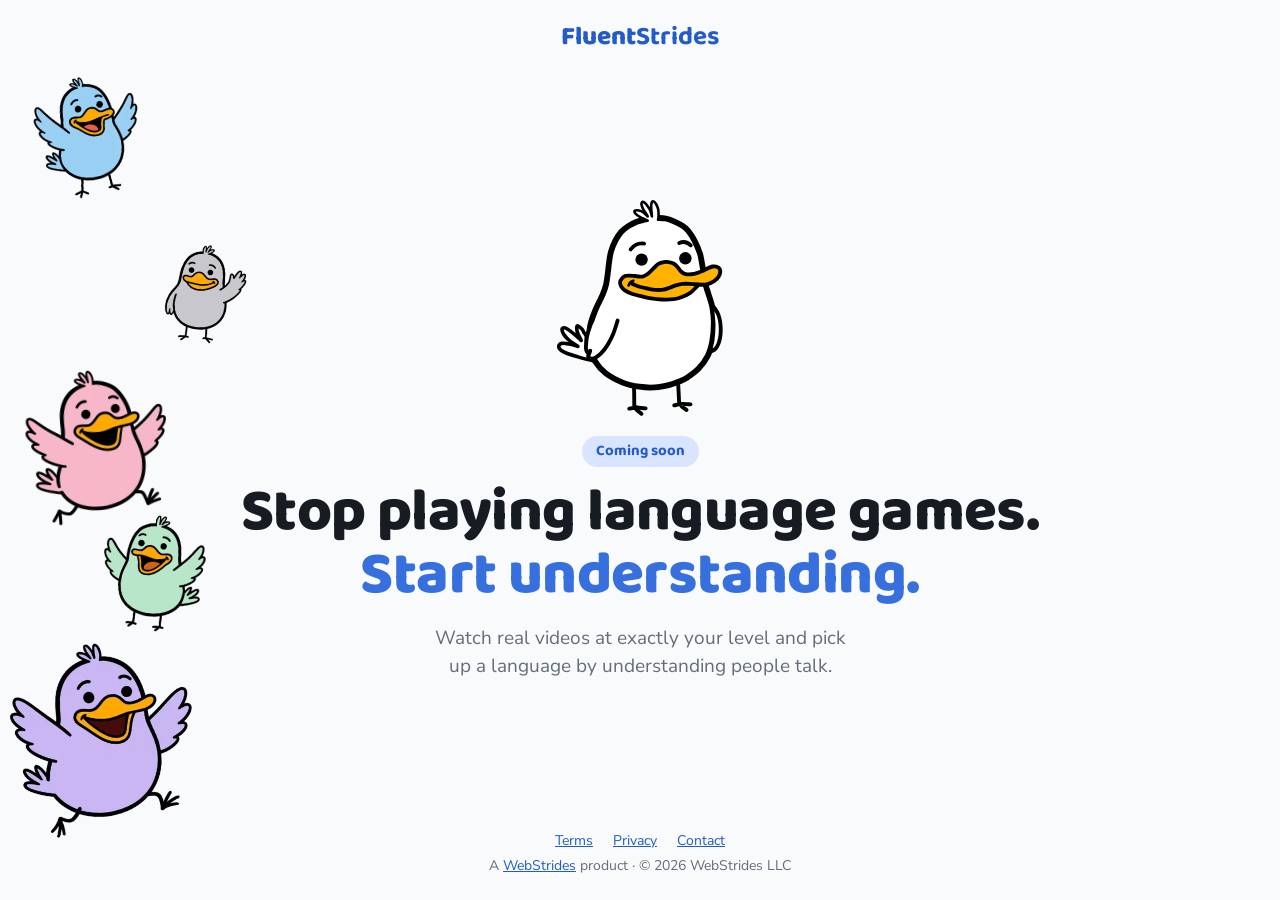
==== commit 42e83feb: "layout fix." ====
--- a/index.html
+++ b/index.html
@@ -75,7 +75,10 @@
 
     * { box-sizing: border-box; }
     html, body { margin: 0; }
+    /* No rubber-band bounce: the page fits one screen, so dragging it shouldn't slide anything. */
+    html { overscroll-behavior: none; }
     body {
+      position: relative;
       min-height: 100svh;
       display: flex;
       flex-direction: column;
@@ -142,9 +145,11 @@
     }
 
     /* The cheering crowd: one layer behind the page, each duck placed by its own
-       --x/--y/--h (desktop) and --mx/--my|--mb/--mw (phones), tilted by --r, mirrored by .flip. */
+       --x/--y/--h (desktop) and --mx/--my|--mb/--mw (phones), tilted by --r, mirrored by .flip.
+       Absolute, not fixed, so it moves with the text: on iPhone a fixed layer stays put while
+       Safari bounces the page and resizes as its toolbar collapses, sliding ducks over the words. */
     header, main, footer { position: relative; z-index: 1; }
-    .crowd { position: fixed; inset: 0; z-index: 0; pointer-events: none; overflow: hidden; }
+    .crowd { position: absolute; inset: 0; z-index: 0; pointer-events: none; overflow: hidden; }
     .duck {
       position: absolute;
       left: var(--x);
@@ -158,7 +163,7 @@
     /* Short laptop screens: the two front-centre ducks duck down out of the text's way. */
     @media (min-width: 701px) and (max-height: 800px) { .duck.low { top: 85%; height: 9vh; } }
     @media (max-width: 700px) {
-      /* Leave the footer's two lines clear: the ducks' % positions measure from the crowd's box. */
+      /* Leave the footer's two lines clear: the ducks' positions measure from the crowd's box. */
       .crowd { bottom: 34px; }
       /* Sized by width and placed by their centre (--mx), so the mirrored pairs stay
          symmetric on every phone; margin because Motion owns transform. */
@@ -171,10 +176,14 @@
         margin-left: calc(var(--mw) / -2);
       }
       .duck:not([style*="--mx"]) { display: none; }
-    }
-    /* Short phones: that lift brings the bottom row up to the lead, so the ducks shrink (bottoms stay put). */
+      /* Keep the bottom row's height (the 24vw ducks, plus a gap) free below the text, so the
+         text centres above the ducks instead of running into them on any phone. */
+      main { padding-bottom: calc(25vw + 8px); }
+    }
+    /* Short phones: the ducks shrink (bottoms stay put), and so does the room kept for them. */
     @media (max-width: 700px) and (max-height: 700px) {
       .duck { width: calc(var(--mw) * 0.8); margin-left: calc(var(--mw) * -0.4); }
+      main { padding-bottom: calc(20vw + 8px); }
     }
 
     footer {
@@ -209,17 +218,17 @@
     <img class="duck flip" src="crowd/flo-5-dove.webp" alt="" style="--x:13%;--y:27%;--h:11vh;--r:5deg;--b:1.6s">
     <img class="duck" src="crowd/flo-3-pink.webp" alt="" style="--x:2%;--y:41%;--h:17vh;--r:-4deg;--b:1.2s">
     <img class="duck flip" src="crowd/flo-2-mint.webp" alt="" style="--x:8%;--y:57%;--h:13vh;--r:6deg;--b:1.5s">
-    <img class="duck" src="crowd/flo-4-lilac.webp" alt="" style="--x:1%;--y:72%;--h:21vh;--r:-3deg;--b:1.35s;--mx:8%;--mb:6%;--mw:24vw">
-    <img class="duck flip" src="crowd/flo-6-peach.webp" alt="" style="--x:17%;--y:80%;--h:15vh;--r:4deg;--b:1.7s;--mx:29%;--mb:7.5%;--mw:19vw">
+    <img class="duck" src="crowd/flo-4-lilac.webp" alt="" style="--x:1%;--y:72%;--h:21vh;--r:-3deg;--b:1.35s;--mx:8%;--mb:44px;--mw:24vw">
+    <img class="duck flip" src="crowd/flo-6-peach.webp" alt="" style="--x:17%;--y:80%;--h:15vh;--r:4deg;--b:1.7s;--mx:29%;--mb:54px;--mw:19vw">
 
     <img class="duck flip" src="crowd/flo-1-mint.webp" alt="" style="--x:87%;--y:8%;--h:13vh;--r:8deg;--b:1.45s;--mx:90%;--my:8%;--mw:15vw">
     <img class="duck" src="crowd/flo-6-dove.webp" alt="" style="--x:79%;--y:26%;--h:11vh;--r:-5deg;--b:1.25s">
     <img class="duck flip" src="crowd/flo-3-sky.webp" alt="" style="--x:86%;--y:40%;--h:17vh;--r:4deg;--b:1.55s">
     <img class="duck" src="crowd/flo-2-cream.webp" alt="" style="--x:85%;--y:57%;--h:13vh;--r:-6deg;--b:1.3s">
-    <img class="duck flip" src="crowd/flo-4-pink.webp" alt="" style="--x:85%;--y:71%;--h:21vh;--r:3deg;--b:1.6s;--mx:92%;--mb:6%;--mw:24vw">
-    <img class="duck" src="crowd/flo-5-sage.webp" alt="" style="--x:71%;--y:81%;--h:14vh;--r:-4deg;--b:1.4s;--mx:71%;--mb:7.5%;--mw:19vw">
-
-    <img class="duck low" src="crowd/flo-3-cream.webp" alt="" style="--x:31%;--y:81%;--h:11vh;--r:-5deg;--b:1.5s;--mx:50%;--mb:8.5%;--mw:17vw">
+    <img class="duck flip" src="crowd/flo-4-pink.webp" alt="" style="--x:85%;--y:71%;--h:21vh;--r:3deg;--b:1.6s;--mx:92%;--mb:44px;--mw:24vw">
+    <img class="duck" src="crowd/flo-5-sage.webp" alt="" style="--x:71%;--y:81%;--h:14vh;--r:-4deg;--b:1.4s;--mx:71%;--mb:54px;--mw:19vw">
+
+    <img class="duck low" src="crowd/flo-3-cream.webp" alt="" style="--x:31%;--y:81%;--h:11vh;--r:-5deg;--b:1.5s;--mx:50%;--mb:62px;--mw:17vw">
     <img class="duck flip low" src="crowd/flo-1-lilac.webp" alt="" style="--x:64%;--y:81%;--h:11vh;--r:5deg;--b:1.25s">
   </div>
 
